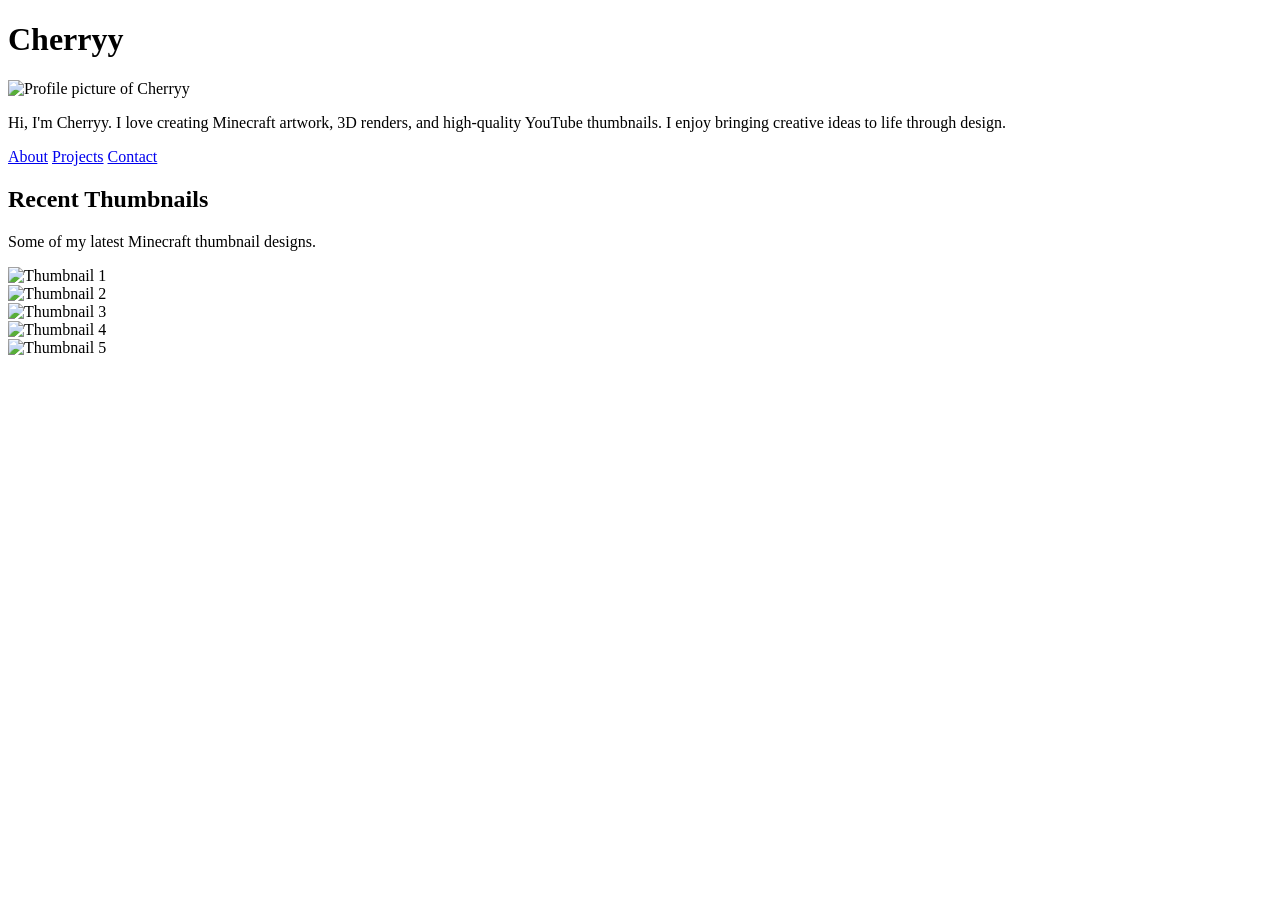
==== index.html @ 437728e7 "Add files via upload" ====
<!DOCTYPE html>
<html lang="en">
<head>
    <meta charset="UTF-8">
    <meta name="viewport" content="width=device-width, initial-scale=1.0">
    <title>Cherryy | Portfolio</title>
    <link rel="stylesheet" href="css/style.css">
</head>
<body>

    <header>
        <h1>Cherryy</h1>

        <img src="assets/profile.png"
             alt="Profile picture of Cherryy"
             width="180"
             loading="lazy">

        <p>
            Hi, I'm Cherryy. I love creating Minecraft artwork, 3D renders,
            and high-quality YouTube thumbnails. I enjoy bringing creative
            ideas to life through design.
        </p>

        <nav>
            <a href="#about">About</a>
            <a href="#projects">Projects</a>
            <a href="#contact">Contact</a>
        </nav>
    </header>

    <main>
      <section id="projects" class="showcase">

    <h2>Recent Thumbnails</h2>
    <p class="subtitle">
        Some of my latest Minecraft thumbnail designs.
    </p>

    <div class="thumbnail-slider">

        <div class="slide">
            <img src="assets/BestCodes_MARSH.png" alt="Thumbnail 1">
        </div>

        <div class="slide">
            <img src="assets/craft-bloxdcssman.png" alt="Thumbnail 2">
        </div>

        <div class="slide">
            <img src="assets/Stolen_loot-Mosin.png" alt="Thumbnail 3">
        </div>

        <div class="slide">
            <img src="assets/FrenzyDanger.png" alt="Thumbnail 4">
        </div>

        <div class="slide">
            <img src="assets/Wrong Move.png" alt="Thumbnail 5">
        </div>

    </div>

</section>
</body>
</html>
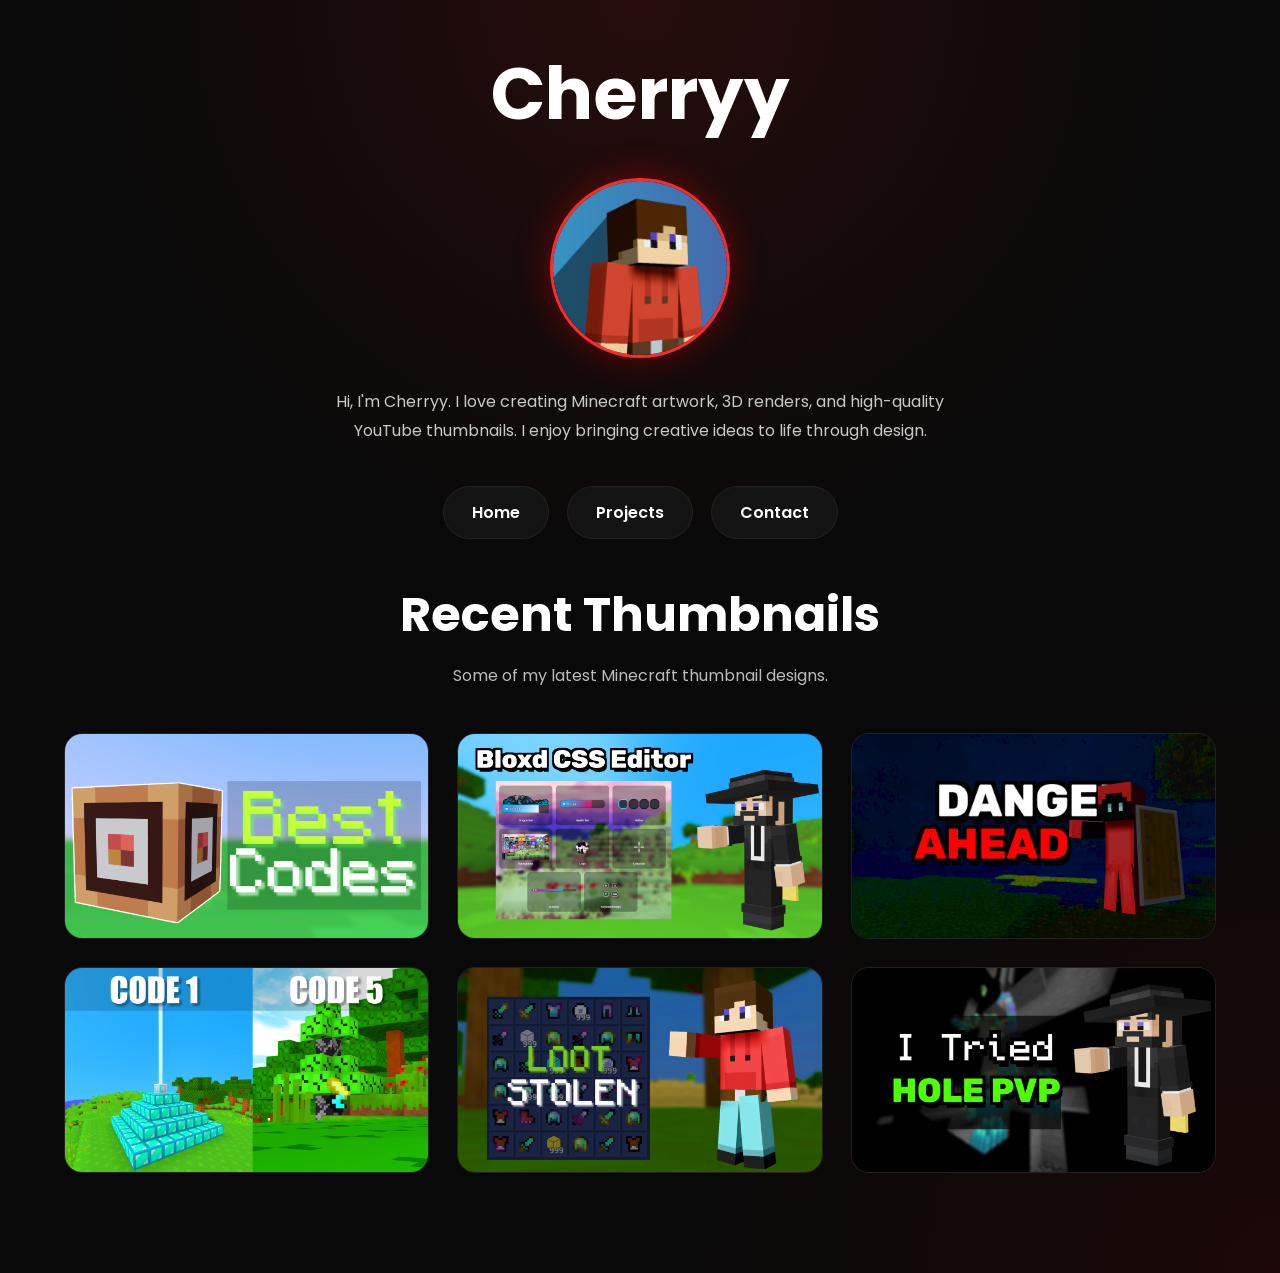
==== commit e6fc76ef: "Beta 0.1v" ====
--- a/index.html
+++ b/index.html
@@ -11,7 +11,7 @@
     <header>
         <h1>Cherryy</h1>
 
-        <img src="assets/profile.png"
+        <img src="assets/pfp.png"
              alt="Profile picture of Cherryy"
              width="180"
              loading="lazy">
@@ -23,9 +23,9 @@
         </p>
 
         <nav>
-            <a href="#about">About</a>
+            <a href="index.html">Home</a>
             <a href="#projects">Projects</a>
-            <a href="#contact">Contact</a>
+            <a href="contact.html">Contact</a>
         </nav>
     </header>
 
@@ -40,23 +40,27 @@
     <div class="thumbnail-slider">
 
         <div class="slide">
-            <img src="assets/BestCodes_MARSH.png" alt="Thumbnail 1">
+            <img src="assets/thumbnails/BestCodes_MARSH.png" alt="Thumbnail 1">
         </div>
 
         <div class="slide">
-            <img src="assets/craft-bloxdcssman.png" alt="Thumbnail 2">
+            <img src="assets/thumbnails/craft-bloxdcssman.png" alt="Thumbnail 2">
         </div>
 
         <div class="slide">
-            <img src="assets/Stolen_loot-Mosin.png" alt="Thumbnail 3">
+            <img src="assets/thumbnails/FrenzyDanger.png" alt="Thumbnail 3">
         </div>
 
         <div class="slide">
-            <img src="assets/FrenzyDanger.png" alt="Thumbnail 4">
+            <img src="assets/thumbnails/Marsh-Beacon-lighting.png" alt="Thumbnail 4">
         </div>
 
         <div class="slide">
-            <img src="assets/Wrong Move.png" alt="Thumbnail 5">
+            <img src="assets/thumbnails/Stolen_loot-Mosin.png" alt="Thumbnail 5">
+        </div>
+
+        <div class="slide">
+            <img src="assets/thumbnails/mosin-holepvp.png" alt="Thumbnail 5">
         </div>
 
     </div>
--- a/css/style.css
+++ b/css/style.css
@@ -0,0 +1,294 @@
+@import url('https://fonts.googleapis.com/css2?family=Poppins:wght@300;400;500;600;700;800&display=swap');
+
+*{
+    margin:0;
+    padding:0;
+    box-sizing:border-box;
+    scroll-behavior:smooth;
+}
+
+html{
+    overflow-x:hidden;
+}
+
+body{
+    font-family:"Poppins",sans-serif;
+    color:#fff;
+    min-height:100vh;
+    overflow-x:hidden;
+    background:
+        radial-gradient(circle at top, rgba(255,40,40,.12), transparent 40%),
+        radial-gradient(circle at bottom right, rgba(255,0,0,.08), transparent 35%),
+        #090909;
+}
+
+/* Selection */
+
+::selection{
+    background:#ff2b2b;
+    color:#fff;
+}
+
+/* Scrollbar */
+
+::-webkit-scrollbar{
+    width:8px;
+}
+
+::-webkit-scrollbar-track{
+    background:#090909;
+}
+
+::-webkit-scrollbar-thumb{
+    background:#333;
+    border-radius:20px;
+}
+
+::-webkit-scrollbar-thumb:hover{
+    background:#555;
+}
+
+/* Images */
+
+img{
+    max-width:100%;
+    display:block;
+}
+
+/* Header */
+
+header{
+    width:min(900px,90%);
+    margin:auto;
+    display:flex;
+    flex-direction:column;
+    justify-content:center;
+    align-items:center;
+    text-align:center;
+    padding:40px 20px;
+}
+
+h1{
+    font-size:clamp(3rem,6vw,4.5rem);
+    font-weight:700;
+    margin-bottom:30px;
+}
+
+header img{
+    width:180px;
+    height:180px;
+    object-fit:cover;
+    border-radius:50%;
+    border:3px solid #ff2b2b;
+    box-shadow:0 0 35px rgba(255,0,0,.35);
+    margin-bottom:30px;
+    transition:.35s;
+}
+
+header img:hover{
+    transform:scale(1.06);
+    box-shadow:0 0 50px rgba(255,0,0,.5);
+}
+
+header p{
+    max-width:650px;
+    color:#c9c9c9;
+    font-size:1rem;
+    line-height:1.8;
+    margin-bottom:40px;
+}
+
+/* Navigation */
+
+nav{
+    display:flex;
+    justify-content:center;
+    align-items:center;
+    gap:18px;
+    flex-wrap:wrap;
+}
+
+nav a{
+    text-decoration:none;
+    color:#fff;
+    background:#141414;
+    border:1px solid #232323;
+    padding:13px 28px;
+    border-radius:999px;
+    font-weight:600;
+    transition:.3s;
+}
+
+nav a:hover{
+    background:#ff2b2b;
+    border-color:#ff2b2b;
+    transform:translateY(-3px);
+}
+
+/* Main */
+
+main{
+    width:100%;
+}
+
+/* Showcase */
+
+.showcase{
+    width:min(1200px,90%);
+    margin:0 auto 100px;
+    text-align:center;
+}
+
+.showcase h2{
+    font-size:clamp(2rem,4vw,3rem);
+    margin-bottom:12px;
+}
+
+.subtitle{
+    color:#bcbcbc;
+    margin-bottom:45px;
+}
+
+/* Grid */
+
+.thumbnail-slider{
+    display:grid;
+    grid-template-columns:repeat(auto-fit,minmax(300px,1fr));
+    gap:28px;
+}
+
+/* Cards */
+
+.slide{
+    background:#111;
+    border:1px solid #222;
+    border-radius:18px;
+    overflow:hidden;
+    transition:.3s;
+}
+
+.slide:hover{
+    transform:translateY(-8px);
+    border-color:#ff2b2b;
+    box-shadow:0 15px 35px rgba(255,0,0,.18);
+}
+
+.slide img{
+    width:100%;
+    aspect-ratio:16/9;
+    object-fit:cover;
+    transition:.35s;
+}
+
+.slide:hover img{
+    transform:scale(1.05);
+}
+
+/* Footer */
+
+footer{
+    width:min(1200px,90%);
+    margin:auto;
+    text-align:center;
+    padding:40px 0;
+    color:#777;
+}
+
+/* Animations */
+
+@keyframes fadeUp{
+
+    from{
+        opacity:0;
+        transform:translateY(40px);
+    }
+
+    to{
+        opacity:1;
+        transform:translateY(0);
+    }
+
+}
+
+header,
+.showcase{
+    animation:fadeUp .8s ease;
+}
+
+/* Tablet */
+
+@media (max-width:900px){
+
+    header{
+        min-height:85vh;
+    }
+
+    nav{
+        gap:14px;
+    }
+
+    nav a{
+        padding:12px 24px;
+    }
+
+    .thumbnail-slider{
+        grid-template-columns:repeat(2,1fr);
+    }
+
+}
+
+/* Phone */
+
+@media (max-width:650px){
+
+    header{
+        min-height:75vh;
+        padding:70px 20px;
+    }
+
+    h1{
+        font-size:2.8rem;
+    }
+
+    header img{
+        width:150px;
+        height:150px;
+    }
+
+    header p{
+        font-size:.95rem;
+    }
+
+    nav{
+        flex-direction:column;
+        width:100%;
+    }
+
+    nav a{
+        width:220px;
+    }
+
+    .thumbnail-slider{
+        grid-template-columns:1fr;
+    }
+
+    .showcase{
+        margin-bottom:70px;
+    }
+
+}
+
+/* Large Screens */
+
+@media (min-width:1600px){
+
+    .showcase{
+        width:min(1400px,85%);
+    }
+
+    .thumbnail-slider{
+        grid-template-columns:repeat(3,1fr);
+    }
+
+}
+
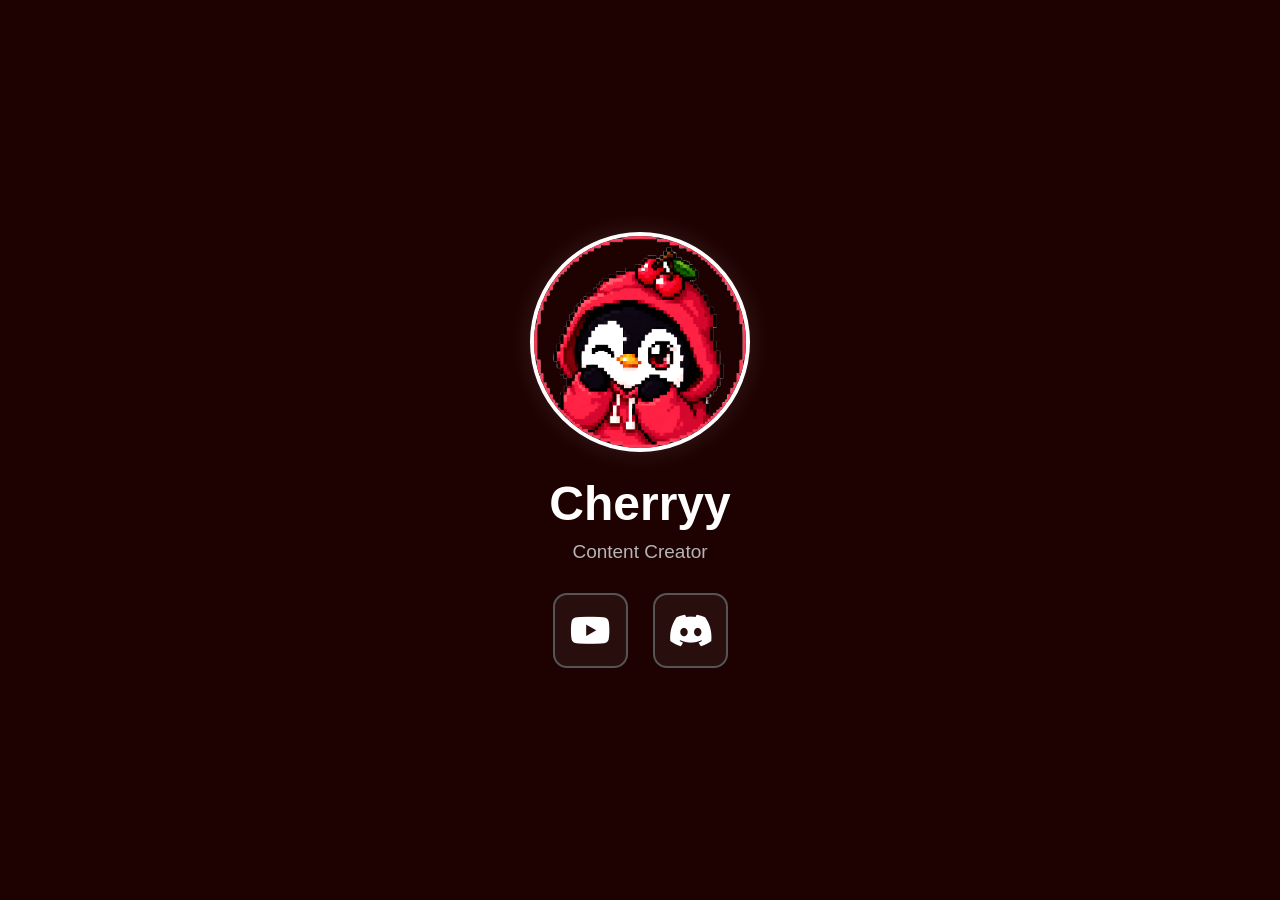
==== commit 4a3ca142: "Add files via upload" ====
--- a/index.html
+++ b/index.html
@@ -1,70 +1,34 @@
 <!DOCTYPE html>
+
 <html lang="en">
 <head>
-    <meta charset="UTF-8">
-    <meta name="viewport" content="width=device-width, initial-scale=1.0">
-    <title>Cherryy | Portfolio</title>
-    <link rel="stylesheet" href="css/style.css">
+  <meta charset="UTF-8">
+  <meta name="viewport" content="width=device-width, initial-scale=1.0">
+  <title>Name</title>
+  <link rel="stylesheet" href="style.css">
+
+  <link rel="stylesheet" href="https://cdnjs.cloudflare.com/ajax/libs/font-awesome/6.5.2/css/all.min.css">
 </head>
+
 <body>
 
-    <header>
-        <h1>Cherryy</h1>
+  <main class="profile">
+    <img src="assets/pixel_art_large.png" alt="Profile Picture" class="logo-img">
+<h1>Cherryy</h1>
+<p>Content Creator</p>
 
-        <img src="assets/pfp.png"
-             alt="Profile picture of Cherryy"
-             width="180"
-             loading="lazy">
+<div class="socials">
+  
+  <a href="https://www.youtube.com/@RealCherryy" class="social youtube" aria-label="YouTube">
+    <i class="fa-brands fa-youtube"></i>
+  </a>
 
-        <p>
-            Hi, I'm Cherryy. I love creating Minecraft artwork, 3D renders,
-            and high-quality YouTube thumbnails. I enjoy bringing creative
-            ideas to life through design.
-        </p>
+  <a href="https://discord.gg/VeYeyuPhf" class="social discord" aria-label="Discord">
+    <i class="fa-brands fa-discord"></i>
+  </a>
 
-        <nav>
-            <a href="index.html">Home</a>
-            <a href="#projects">Projects</a>
-            <a href="contact.html">Contact</a>
-        </nav>
-    </header>
+</div>
+  </main>
 
-    <main>
-      <section id="projects" class="showcase">
-
-    <h2>Recent Thumbnails</h2>
-    <p class="subtitle">
-        Some of my latest Minecraft thumbnail designs.
-    </p>
-
-    <div class="thumbnail-slider">
-
-        <div class="slide">
-            <img src="assets/thumbnails/BestCodes_MARSH.png" alt="Thumbnail 1">
-        </div>
-
-        <div class="slide">
-            <img src="assets/thumbnails/craft-bloxdcssman.png" alt="Thumbnail 2">
-        </div>
-
-        <div class="slide">
-            <img src="assets/thumbnails/FrenzyDanger.png" alt="Thumbnail 3">
-        </div>
-
-        <div class="slide">
-            <img src="assets/thumbnails/Marsh-Beacon-lighting.png" alt="Thumbnail 4">
-        </div>
-
-        <div class="slide">
-            <img src="assets/thumbnails/Stolen_loot-Mosin.png" alt="Thumbnail 5">
-        </div>
-
-        <div class="slide">
-            <img src="assets/thumbnails/mosin-holepvp.png" alt="Thumbnail 5">
-        </div>
-
-    </div>
-
-</section>
 </body>
-</html>+</html>
--- a/style.css
+++ b/style.css
@@ -0,0 +1,98 @@
+* {
+  margin: 0;
+  padding: 0;
+  box-sizing: border-box;
+}
+
+body {
+  min-height: 100vh;
+  min-height: 100dvh;
+  display: flex;
+  justify-content: center;
+  align-items: center;
+  padding: 20px;
+
+  background: #1e0101;
+  color: white;
+  font-family: Arial, sans-serif;
+}
+
+.profile {
+  width: 100%;
+  max-width: 500px;
+  text-align: center;
+  padding: 40px 25px;
+}
+
+.logo-img {
+  width: clamp(140px, 20vw, 220px);
+  height: clamp(140px, 20vw, 220px);
+
+  object-fit: cover;
+  border-radius: 50%;
+  border: 4px solid white;
+
+  margin-bottom: 20px;
+  box-shadow: 0 0 25px rgba(255, 255, 255, 0.12);
+}
+
+h1 {
+  font-size: clamp(32px, 5vw, 48px);
+  margin-bottom: 10px;
+}
+
+p {
+  color: #b5b5b5;
+  font-size: clamp(16px, 2vw, 19px);
+  margin-bottom: 30px;
+}
+
+.socials {
+  display: flex;
+  justify-content: center;
+  align-items: center;
+  gap: clamp(15px, 3vw, 25px);
+  flex-wrap: wrap;
+}
+
+.social {
+  width: clamp(60px, 8vw, 75px);
+  height: clamp(60px, 8vw, 75px);
+
+  display: flex;
+  align-items: center;
+  justify-content: center;
+
+  background: rgba(255, 255, 255, 0.05);
+  border: 2px solid #555;
+  border-radius: 14px;
+
+  color: white;
+  font-size: clamp(28px, 4vw, 36px);
+  text-decoration: none;
+
+  transition: transform 0.2s ease, border-color 0.2s ease;
+}
+
+.social:hover {
+  transform: translateY(-5px) scale(1.05);
+  border-color: white;
+}
+
+.youtube:hover {
+  color: #ff0000;
+}
+
+.discord:hover {
+  color: #5865f2;
+}
+
+@media (max-width: 400px) {
+  .profile {
+    padding: 25px 10px;
+  }
+
+  .socials {
+    gap: 12px;
+  }
+}
